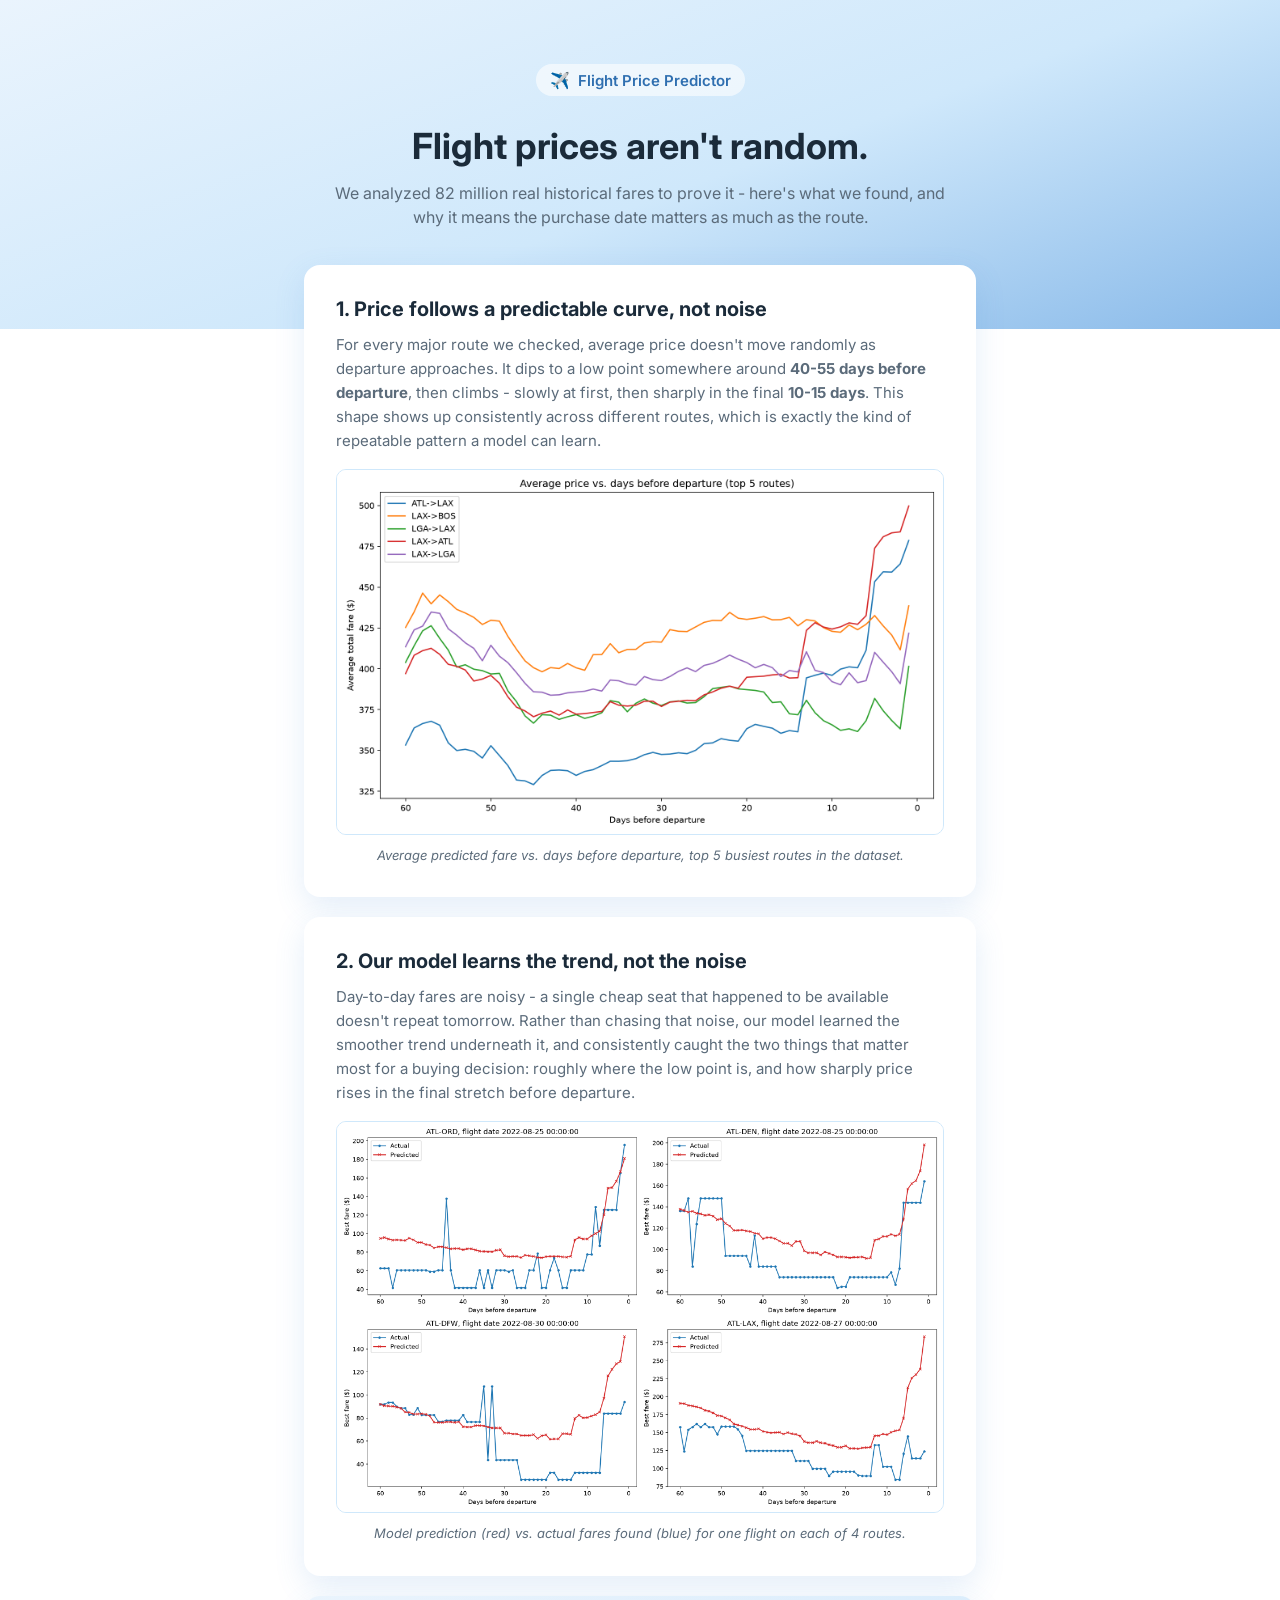
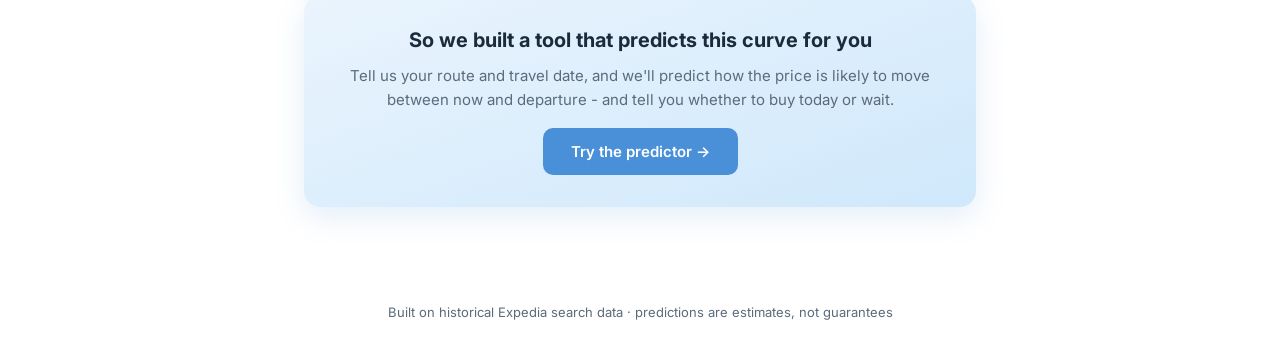
==== public/insights.html @ 76ed7b46 "Add airport combobox, insights page, and lower wait threshold to $8 - From/To fields are now a searc" ====
<!DOCTYPE html>
<html lang="en">
<head>
<meta charset="UTF-8">
<meta name="viewport" content="width=device-width, initial-scale=1.0">
<title>The Data Behind the Predictions</title>
<link rel="preconnect" href="https://fonts.googleapis.com">
<link href="https://fonts.googleapis.com/css2?family=Inter:wght@400;500;600;700&display=swap" rel="stylesheet">
<link rel="stylesheet" href="style.css">
</head>
<body>

<header class="hero">
  <div class="hero-inner">
    <div class="brand">
      <span class="brand-icon">&#9992;&#65039;</span>
      <span class="brand-name">Flight Price Predictor</span>
    </div>
    <h1>Flight prices aren't random.</h1>
    <p class="subtitle">We analyzed 82 million real historical fares to prove it - here's what we found, and why it means the purchase date matters as much as the route.</p>
  </div>
</header>

<main class="insights-main">

  <section class="insight-card">
    <h2>1. Price follows a predictable curve, not noise</h2>
    <p>For every major route we checked, average price doesn't move randomly as departure approaches.
       It dips to a low point somewhere around <strong>40-55 days before departure</strong>, then climbs -
       slowly at first, then sharply in the final <strong>10-15 days</strong>. This shape shows up
       consistently across different routes, which is exactly the kind of repeatable pattern a model
       can learn.</p>
    <img src="images/price_vs_days_before_departure.png" alt="Average price vs. days before departure for the top 5 routes, all showing a dip-then-rise shape">
    <p class="caption">Average predicted fare vs. days before departure, top 5 busiest routes in the dataset.</p>
  </section>

  <section class="insight-card">
    <h2>2. Our model learns the trend, not the noise</h2>
    <p>Day-to-day fares are noisy - a single cheap seat that happened to be available doesn't repeat
       tomorrow. Rather than chasing that noise, our model learned the smoother trend underneath it,
       and consistently caught the two things that matter most for a buying decision: roughly where the
       low point is, and how sharply price rises in the final stretch before departure.</p>
    <img src="images/predicted_vs_actual_curve.png" alt="Predicted vs. actual price curves for 4 routes, showing the model tracks the trend while ignoring daily noise">
    <p class="caption">Model prediction (red) vs. actual fares found (blue) for one flight on each of 4 routes.</p>
  </section>

  <section class="insight-card cta-card">
    <h2>So we built a tool that predicts this curve for you</h2>
    <p>Tell us your route and travel date, and we'll predict how the price is likely to move between
       now and departure - and tell you whether to buy today or wait.</p>
    <a href="index.html" class="cta-button">Try the predictor &rarr;</a>
  </section>

</main>

<footer>
  <p>Built on historical Expedia search data &middot; predictions are estimates, not guarantees</p>
</footer>

</body>
</html>
---- public/style.css ----
:root {
  --sky-light: #eaf4fd;
  --sky: #cfe8fb;
  --blue: #4a90d9;
  --blue-deep: #2f6fb0;
  --ink: #1b2b3a;
  --ink-soft: #5b6b7a;
  --white: #ffffff;
  --green: #2e9e6b;
  --amber: #d98a2f;
  --shadow: 0 10px 30px rgba(74, 144, 217, 0.15);
}

* { box-sizing: border-box; }

body {
  margin: 0;
  font-family: 'Inter', -apple-system, BlinkMacSystemFont, sans-serif;
  color: var(--ink);
  background: var(--white);
}

.hero {
  background: linear-gradient(160deg, var(--sky-light) 0%, var(--sky) 55%, var(--blue) 140%);
  padding: 64px 24px 100px;
  text-align: center;
}

.hero-inner {
  max-width: 640px;
  margin: 0 auto;
}

.brand {
  display: inline-flex;
  align-items: center;
  gap: 8px;
  font-weight: 600;
  font-size: 15px;
  color: var(--blue-deep);
  background: rgba(255, 255, 255, 0.6);
  padding: 6px 14px;
  border-radius: 999px;
  margin-bottom: 28px;
}

.brand-icon { font-size: 16px; }

.hero h1 {
  font-size: 36px;
  font-weight: 700;
  line-height: 1.25;
  margin: 0 0 12px;
  color: var(--ink);
}

.subtitle {
  font-size: 16px;
  color: var(--ink-soft);
  line-height: 1.5;
  margin: 0;
}

.hero-link {
  display: inline-block;
  margin-top: 18px;
  font-size: 14px;
  font-weight: 600;
  color: var(--blue-deep);
  text-decoration: none;
  border-bottom: 1.5px solid transparent;
  transition: border-color 0.15s;
}

.hero-link:hover {
  border-color: var(--blue-deep);
}

main {
  max-width: 560px;
  margin: -64px auto 0;
  padding: 0 24px 80px;
  position: relative;
}

.search-card {
  background: var(--white);
  border-radius: 16px;
  box-shadow: var(--shadow);
  padding: 28px;
}

#search-form {
  display: grid;
  grid-template-columns: 1fr 1fr;
  gap: 16px;
}

.field {
  display: flex;
  flex-direction: column;
  gap: 6px;
}

.field label {
  font-size: 13px;
  font-weight: 600;
  color: var(--ink-soft);
  text-transform: uppercase;
  letter-spacing: 0.03em;
}

.field input {
  border: 1.5px solid var(--sky);
  border-radius: 10px;
  padding: 12px 14px;
  font-size: 15px;
  font-family: inherit;
  color: var(--ink);
  outline: none;
  transition: border-color 0.15s;
}

.field input:focus {
  border-color: var(--blue);
}

.combobox {
  position: relative;
}

.combobox-list {
  position: absolute;
  top: calc(100% + 4px);
  left: 0;
  right: 0;
  max-height: 220px;
  overflow-y: auto;
  background: var(--white);
  border: 1.5px solid var(--sky);
  border-radius: 10px;
  box-shadow: var(--shadow);
  z-index: 20;
  padding: 6px;
}

.combobox-item {
  padding: 9px 10px;
  border-radius: 8px;
  cursor: pointer;
  font-size: 14px;
  display: flex;
  justify-content: space-between;
  gap: 8px;
}

.combobox-item .code {
  color: var(--ink-soft);
  font-weight: 600;
  font-size: 12px;
}

.combobox-item:hover,
.combobox-item.active {
  background: var(--sky-light);
}

.combobox-empty {
  padding: 9px 10px;
  font-size: 14px;
  color: var(--ink-soft);
}

#search-form > .field:nth-child(3) {
  grid-column: 1 / -1;
}

#submit-btn {
  grid-column: 1 / -1;
  background: var(--blue);
  color: var(--white);
  border: none;
  border-radius: 10px;
  padding: 14px;
  font-size: 15px;
  font-weight: 600;
  font-family: inherit;
  cursor: pointer;
  transition: background 0.15s;
  margin-top: 4px;
}

#submit-btn:hover { background: var(--blue-deep); }
#submit-btn:disabled { background: var(--sky); cursor: wait; }

.result-card {
  background: var(--white);
  border-radius: 16px;
  box-shadow: var(--shadow);
  padding: 28px;
  margin-top: 20px;
  text-align: center;
}

.badge {
  display: inline-block;
  font-size: 13px;
  font-weight: 700;
  letter-spacing: 0.03em;
  text-transform: uppercase;
  padding: 6px 14px;
  border-radius: 999px;
  margin-bottom: 14px;
}

.badge.buy-now {
  background: rgba(46, 158, 107, 0.12);
  color: var(--green);
}

.badge.wait {
  background: rgba(217, 138, 47, 0.12);
  color: var(--amber);
}

.result-message {
  font-size: 18px;
  font-weight: 600;
  margin: 0 0 8px;
  color: var(--ink);
}

.result-detail {
  font-size: 14px;
  color: var(--ink-soft);
  margin-bottom: 20px;
}

#price-chart {
  width: 100%;
  height: auto;
  border-radius: 10px;
}

.error-card {
  background: #fdeeee;
  border: 1px solid #f3c8c8;
  border-radius: 12px;
  padding: 18px 20px;
  margin-top: 20px;
  color: #a3403f;
  font-size: 14px;
}

.hidden { display: none; }

footer {
  text-align: center;
  padding: 24px;
  font-size: 13px;
  color: var(--ink-soft);
}

@media (max-width: 480px) {
  .hero h1 { font-size: 28px; }
  #search-form { grid-template-columns: 1fr; }
  #search-form > .field:nth-child(3) { grid-column: auto; }
}

.insights-main {
  max-width: 720px;
  margin: -64px auto 0;
  padding: 0 24px 60px;
  display: flex;
  flex-direction: column;
  gap: 20px;
  position: relative;
}

.insight-card {
  background: var(--white);
  border-radius: 16px;
  box-shadow: var(--shadow);
  padding: 32px;
}

.insight-card h2 {
  font-size: 20px;
  margin: 0 0 12px;
  color: var(--ink);
}

.insight-card p {
  font-size: 15px;
  line-height: 1.6;
  color: var(--ink-soft);
  margin: 0 0 16px;
}

.insight-card img {
  width: 100%;
  border-radius: 10px;
  border: 1px solid var(--sky);
  display: block;
}

.insight-card .caption {
  font-size: 13px;
  color: var(--ink-soft);
  text-align: center;
  margin: 10px 0 0;
  font-style: italic;
}

.cta-card {
  text-align: center;
  background: linear-gradient(160deg, var(--sky-light) 0%, var(--sky) 100%);
}

.cta-card h2 { color: var(--ink); }

.cta-button {
  display: inline-block;
  background: var(--blue);
  color: var(--white);
  font-weight: 600;
  font-size: 15px;
  text-decoration: none;
  padding: 14px 28px;
  border-radius: 10px;
  transition: background 0.15s;
}

.cta-button:hover { background: var(--blue-deep); }
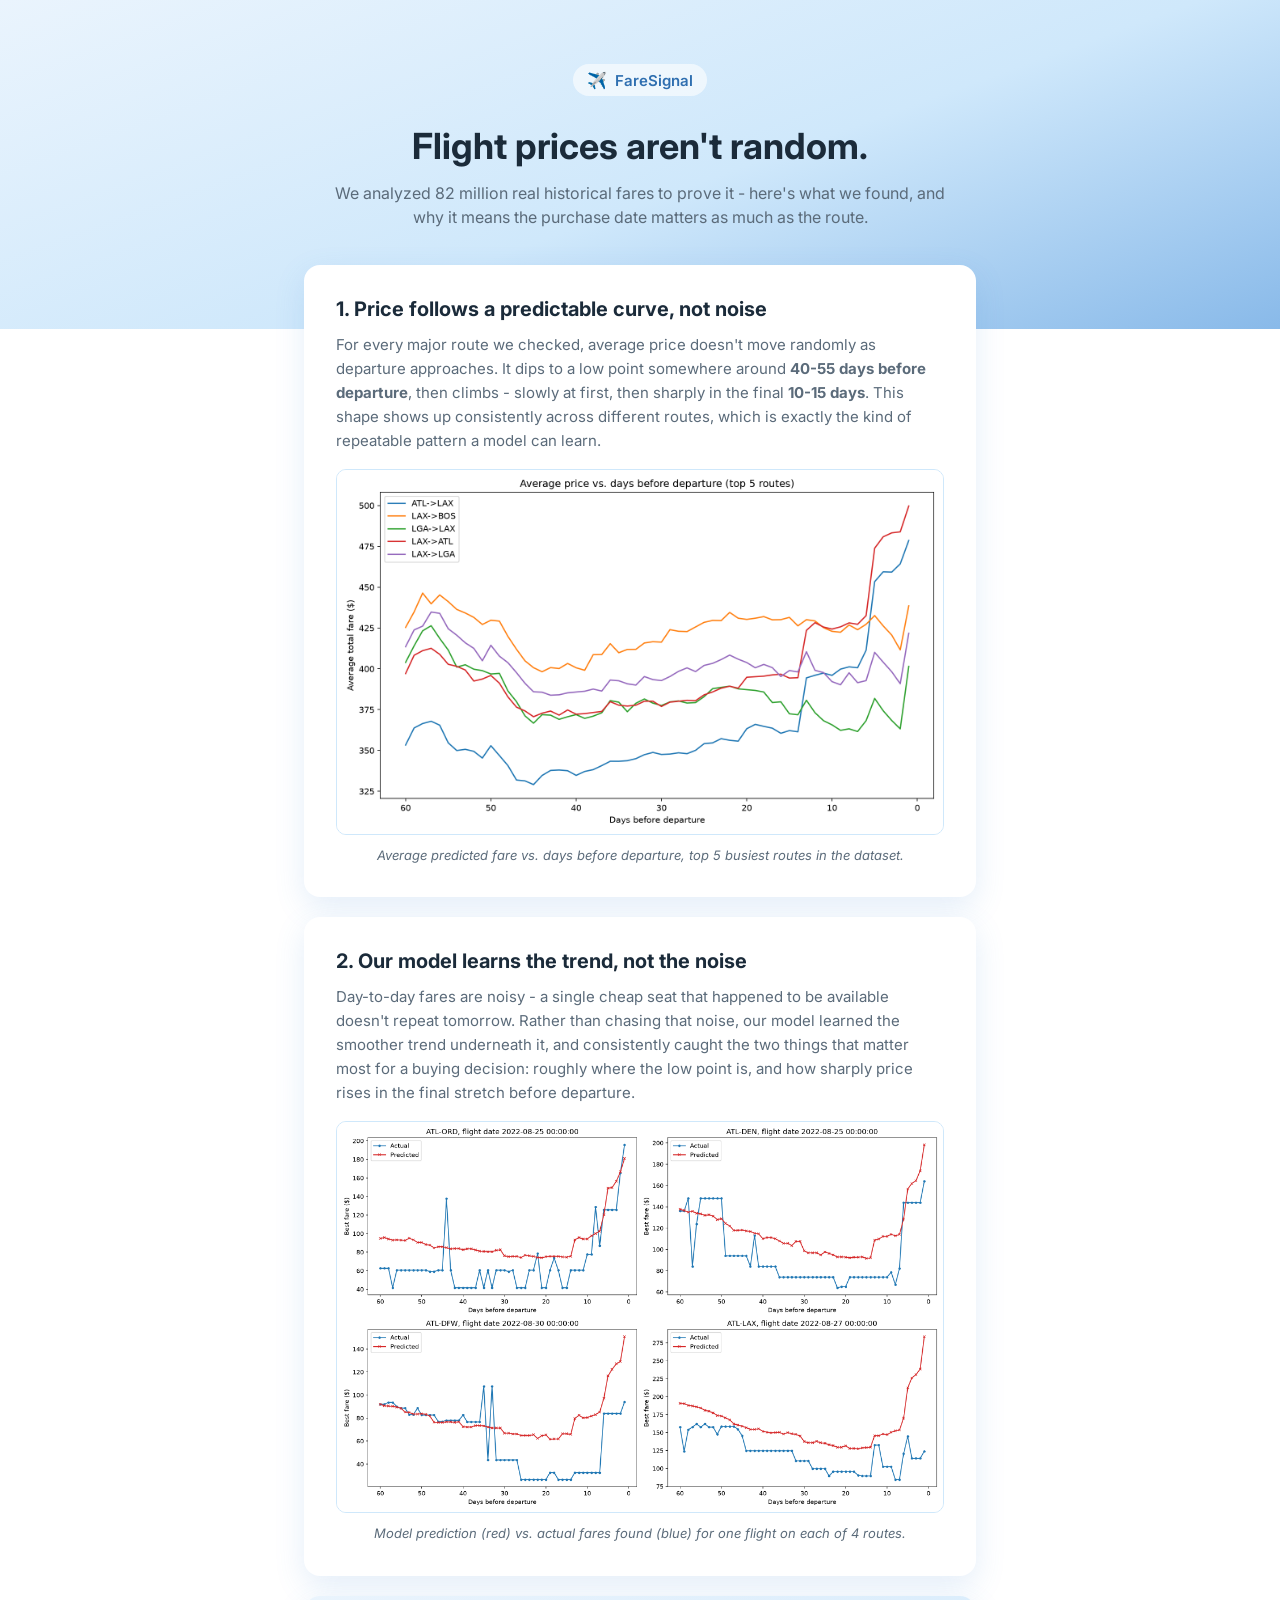
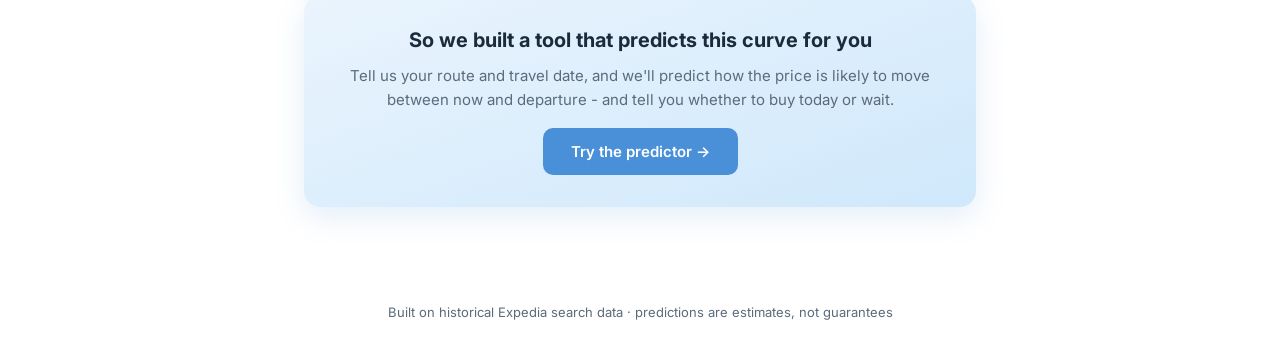
==== commit 7fb5a518: "initial full-stack implementation Add a scalable DuckDB data pipeline, temporal booking backtest, Fa" ====
--- a/public/insights.html
+++ b/public/insights.html
@@ -3,7 +3,8 @@
 <head>
 <meta charset="UTF-8">
 <meta name="viewport" content="width=device-width, initial-scale=1.0">
-<title>The Data Behind the Predictions</title>
+<title>FareSignal | Model Insights</title>
+<link rel="icon" href="favicon.svg" type="image/svg+xml">
 <link rel="preconnect" href="https://fonts.googleapis.com">
 <link href="https://fonts.googleapis.com/css2?family=Inter:wght@400;500;600;700&display=swap" rel="stylesheet">
 <link rel="stylesheet" href="style.css">
@@ -14,7 +15,7 @@
   <div class="hero-inner">
     <div class="brand">
       <span class="brand-icon">&#9992;&#65039;</span>
-      <span class="brand-name">Flight Price Predictor</span>
+      <span class="brand-name">FareSignal</span>
     </div>
     <h1>Flight prices aren't random.</h1>
     <p class="subtitle">We analyzed 82 million real historical fares to prove it - here's what we found, and why it means the purchase date matters as much as the route.</p>
--- a/public/style.css
+++ b/public/style.css
@@ -110,7 +110,8 @@
   letter-spacing: 0.03em;
 }
 
-.field input {
+.field input,
+.field select {
   border: 1.5px solid var(--sky);
   border-radius: 10px;
   padding: 12px 14px;
@@ -119,9 +120,19 @@
   color: var(--ink);
   outline: none;
   transition: border-color 0.15s;
-}
-
-.field input:focus {
+  background: var(--white);
+}
+
+.field select {
+  appearance: none;
+  background-image: url("data:image/svg+xml;utf8,<svg xmlns='http://www.w3.org/2000/svg' width='12' height='8' viewBox='0 0 12 8'><path fill='%235b6b7a' d='M1 1l5 5 5-5'/></svg>");
+  background-repeat: no-repeat;
+  background-position: right 14px center;
+  padding-right: 36px;
+}
+
+.field input:focus,
+.field select:focus {
   border-color: var(--blue);
 }
 
@@ -171,7 +182,7 @@
   color: var(--ink-soft);
 }
 
-#search-form > .field:nth-child(3) {
+#search-form > .field.full {
   grid-column: 1 / -1;
 }
 
@@ -226,14 +237,8 @@
 .result-message {
   font-size: 18px;
   font-weight: 600;
-  margin: 0 0 8px;
-  color: var(--ink);
-}
-
-.result-detail {
-  font-size: 14px;
-  color: var(--ink-soft);
-  margin-bottom: 20px;
+  margin: 0 0 20px;
+  color: var(--ink);
 }
 
 #price-chart {
@@ -264,7 +269,7 @@
 @media (max-width: 480px) {
   .hero h1 { font-size: 28px; }
   #search-form { grid-template-columns: 1fr; }
-  #search-form > .field:nth-child(3) { grid-column: auto; }
+  #search-form > .field.full { grid-column: auto; }
 }
 
 .insights-main {
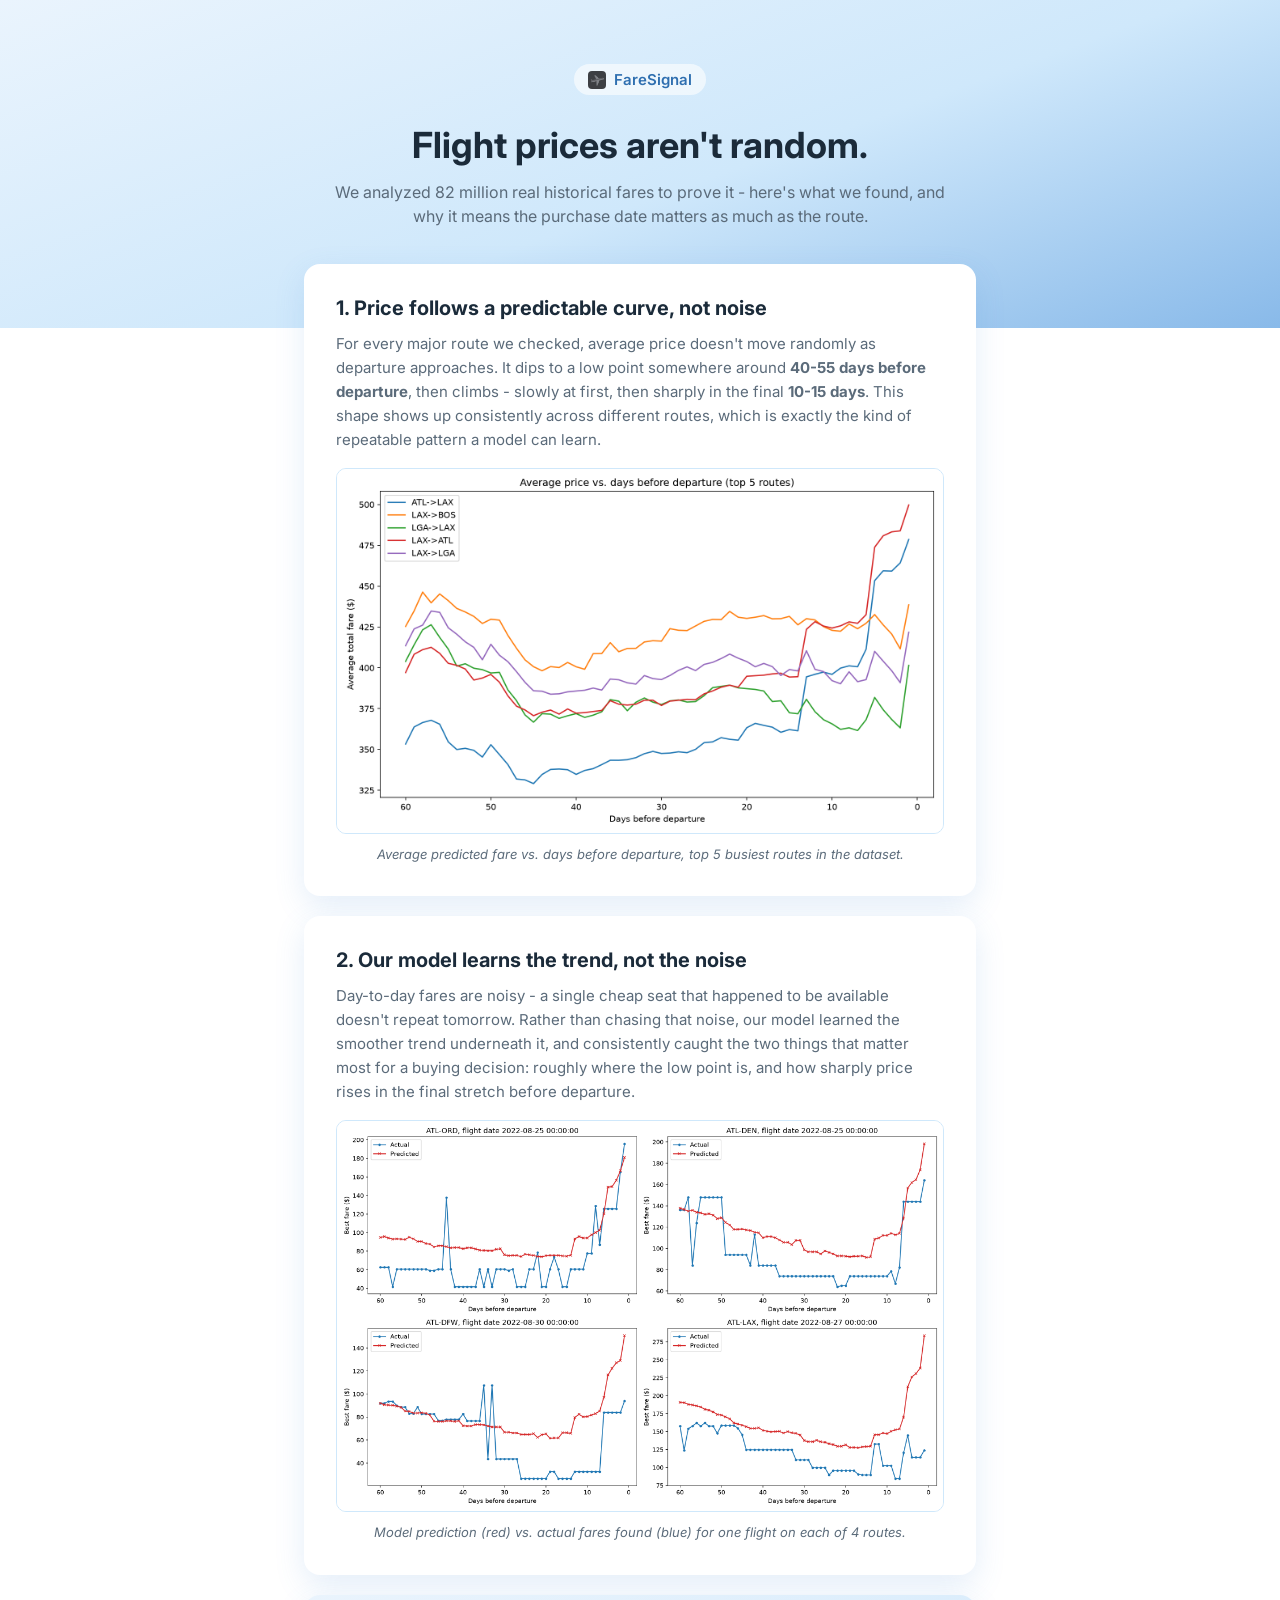
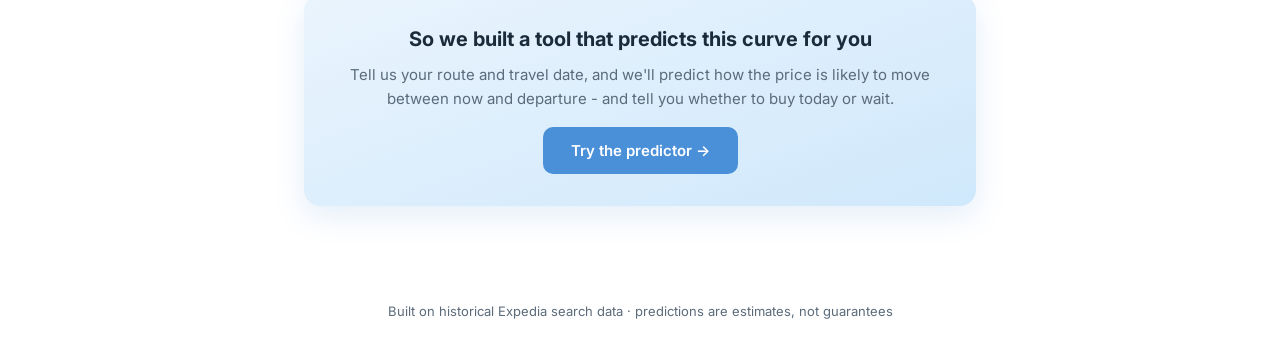
==== commit 2992f08f: "Replace the site favicon and link preview with the isometric plane." ====
--- a/public/insights.html
+++ b/public/insights.html
@@ -4,7 +4,16 @@
 <meta charset="UTF-8">
 <meta name="viewport" content="width=device-width, initial-scale=1.0">
 <title>FareSignal | Model Insights</title>
-<link rel="icon" href="favicon.svg" type="image/svg+xml">
+<link rel="icon" href="favicon.ico" sizes="any">
+<link rel="icon" href="favicon.png" type="image/png">
+<link rel="apple-touch-icon" href="apple-touch-icon.png">
+<meta name="description" content="How FareSignal models remaining flight fares.">
+<meta property="og:title" content="FareSignal | Model Insights">
+<meta property="og:description" content="How FareSignal models remaining flight fares.">
+<meta property="og:image" content="https://flight-fare-predic.vercel.app/og-image.png">
+<meta property="og:type" content="website">
+<meta name="twitter:card" content="summary_large_image">
+<meta name="twitter:image" content="https://flight-fare-predic.vercel.app/og-image.png">
 <link rel="preconnect" href="https://fonts.googleapis.com">
 <link href="https://fonts.googleapis.com/css2?family=Inter:wght@400;500;600;700&display=swap" rel="stylesheet">
 <link rel="stylesheet" href="style.css">
@@ -14,7 +23,7 @@
 <header class="hero">
   <div class="hero-inner">
     <div class="brand">
-      <span class="brand-icon">&#9992;&#65039;</span>
+      <img class="brand-icon" src="favicon.png" alt="" width="18" height="18">
       <span class="brand-name">FareSignal</span>
     </div>
     <h1>Flight prices aren't random.</h1>
--- a/public/style.css
+++ b/public/style.css
@@ -44,7 +44,13 @@
   margin-bottom: 28px;
 }
 
-.brand-icon { font-size: 16px; }
+.brand-icon {
+  width: 18px;
+  height: 18px;
+  border-radius: 4px;
+  object-fit: cover;
+  display: block;
+}
 
 .hero h1 {
   font-size: 36px;
@@ -77,7 +83,7 @@
 }
 
 main {
-  max-width: 560px;
+  max-width: 640px;
   margin: -64px auto 0;
   padding: 0 24px 80px;
   position: relative;
@@ -204,6 +210,151 @@
 #submit-btn:hover { background: var(--blue-deep); }
 #submit-btn:disabled { background: var(--sky); cursor: wait; }
 
+.flights-card {
+  background: var(--white);
+  border-radius: 16px;
+  box-shadow: var(--shadow);
+  padding: 24px;
+  margin-top: 20px;
+}
+
+.flights-header {
+  display: flex;
+  justify-content: space-between;
+  align-items: flex-start;
+  gap: 16px;
+  margin-bottom: 16px;
+  flex-wrap: wrap;
+}
+
+.flights-header h2 {
+  margin: 0 0 4px;
+  font-size: 18px;
+}
+
+.flights-meta {
+  margin: 0;
+  font-size: 13px;
+  color: var(--ink-soft);
+}
+
+.stop-filters {
+  display: flex;
+  gap: 6px;
+}
+
+.chip {
+  border: 1.5px solid var(--sky);
+  background: var(--white);
+  color: var(--ink-soft);
+  border-radius: 999px;
+  padding: 6px 12px;
+  font-size: 13px;
+  font-weight: 600;
+  font-family: inherit;
+  cursor: pointer;
+}
+
+.chip.active {
+  background: var(--sky-light);
+  border-color: var(--blue);
+  color: var(--blue-deep);
+}
+
+.flight-list {
+  display: flex;
+  flex-direction: column;
+  gap: 10px;
+}
+
+.flight-card {
+  display: grid;
+  grid-template-columns: 36px 1fr auto;
+  gap: 12px;
+  align-items: center;
+  width: 100%;
+  text-align: left;
+  border: 1.5px solid var(--sky);
+  border-radius: 12px;
+  padding: 12px 14px;
+  background: var(--white);
+  font-family: inherit;
+  color: inherit;
+  cursor: pointer;
+  transition: border-color 0.15s, box-shadow 0.15s;
+}
+
+.flight-card:hover {
+  border-color: var(--blue);
+}
+
+.flight-card.selected {
+  border-color: var(--blue-deep);
+  box-shadow: 0 0 0 3px rgba(74, 144, 217, 0.18);
+}
+
+.flight-logo {
+  width: 36px;
+  height: 36px;
+  object-fit: contain;
+}
+
+.flight-logo-fallback {
+  width: 36px;
+  height: 36px;
+  border-radius: 8px;
+  background: var(--sky-light);
+  color: var(--blue-deep);
+  font-size: 11px;
+  font-weight: 700;
+  display: flex;
+  align-items: center;
+  justify-content: center;
+}
+
+.flight-main {
+  min-width: 0;
+}
+
+.flight-airline {
+  font-size: 14px;
+  font-weight: 600;
+  margin: 0 0 2px;
+}
+
+.flight-times {
+  font-size: 13px;
+  color: var(--ink-soft);
+  margin: 0;
+}
+
+.flight-price {
+  font-size: 18px;
+  font-weight: 700;
+  color: var(--ink);
+  white-space: nowrap;
+}
+
+.show-more {
+  width: 100%;
+  margin-top: 12px;
+  border: 1.5px dashed var(--sky);
+  background: var(--sky-light);
+  color: var(--blue-deep);
+  border-radius: 10px;
+  padding: 10px;
+  font-size: 14px;
+  font-weight: 600;
+  font-family: inherit;
+  cursor: pointer;
+}
+
+.result-pin {
+  margin: 0 0 10px;
+  font-size: 13px;
+  color: var(--ink-soft);
+}
+
 .result-card {
   background: var(--white);
   border-radius: 16px;
@@ -270,6 +421,13 @@
   .hero h1 { font-size: 28px; }
   #search-form { grid-template-columns: 1fr; }
   #search-form > .field.full { grid-column: auto; }
+  .flight-card {
+    grid-template-columns: 32px 1fr;
+  }
+  .flight-price {
+    grid-column: 2;
+    justify-self: start;
+  }
 }
 
 .insights-main {
